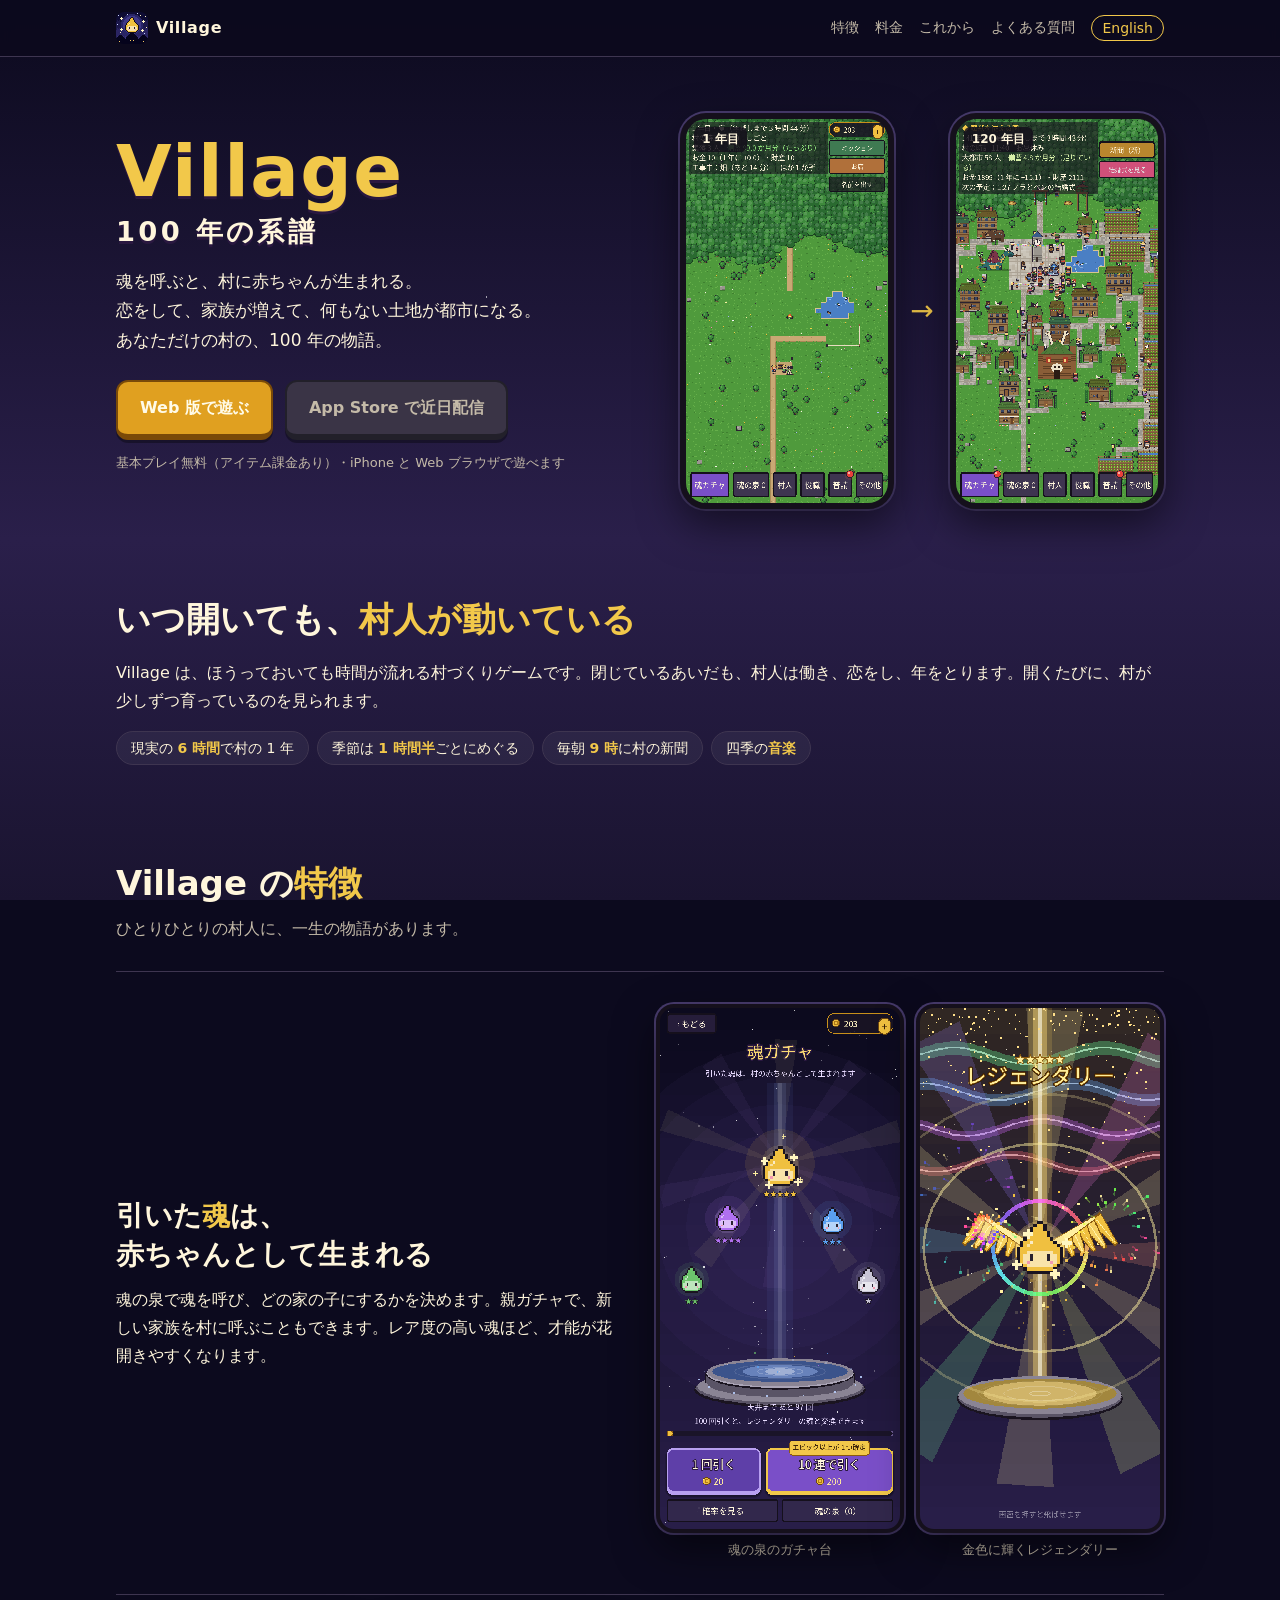
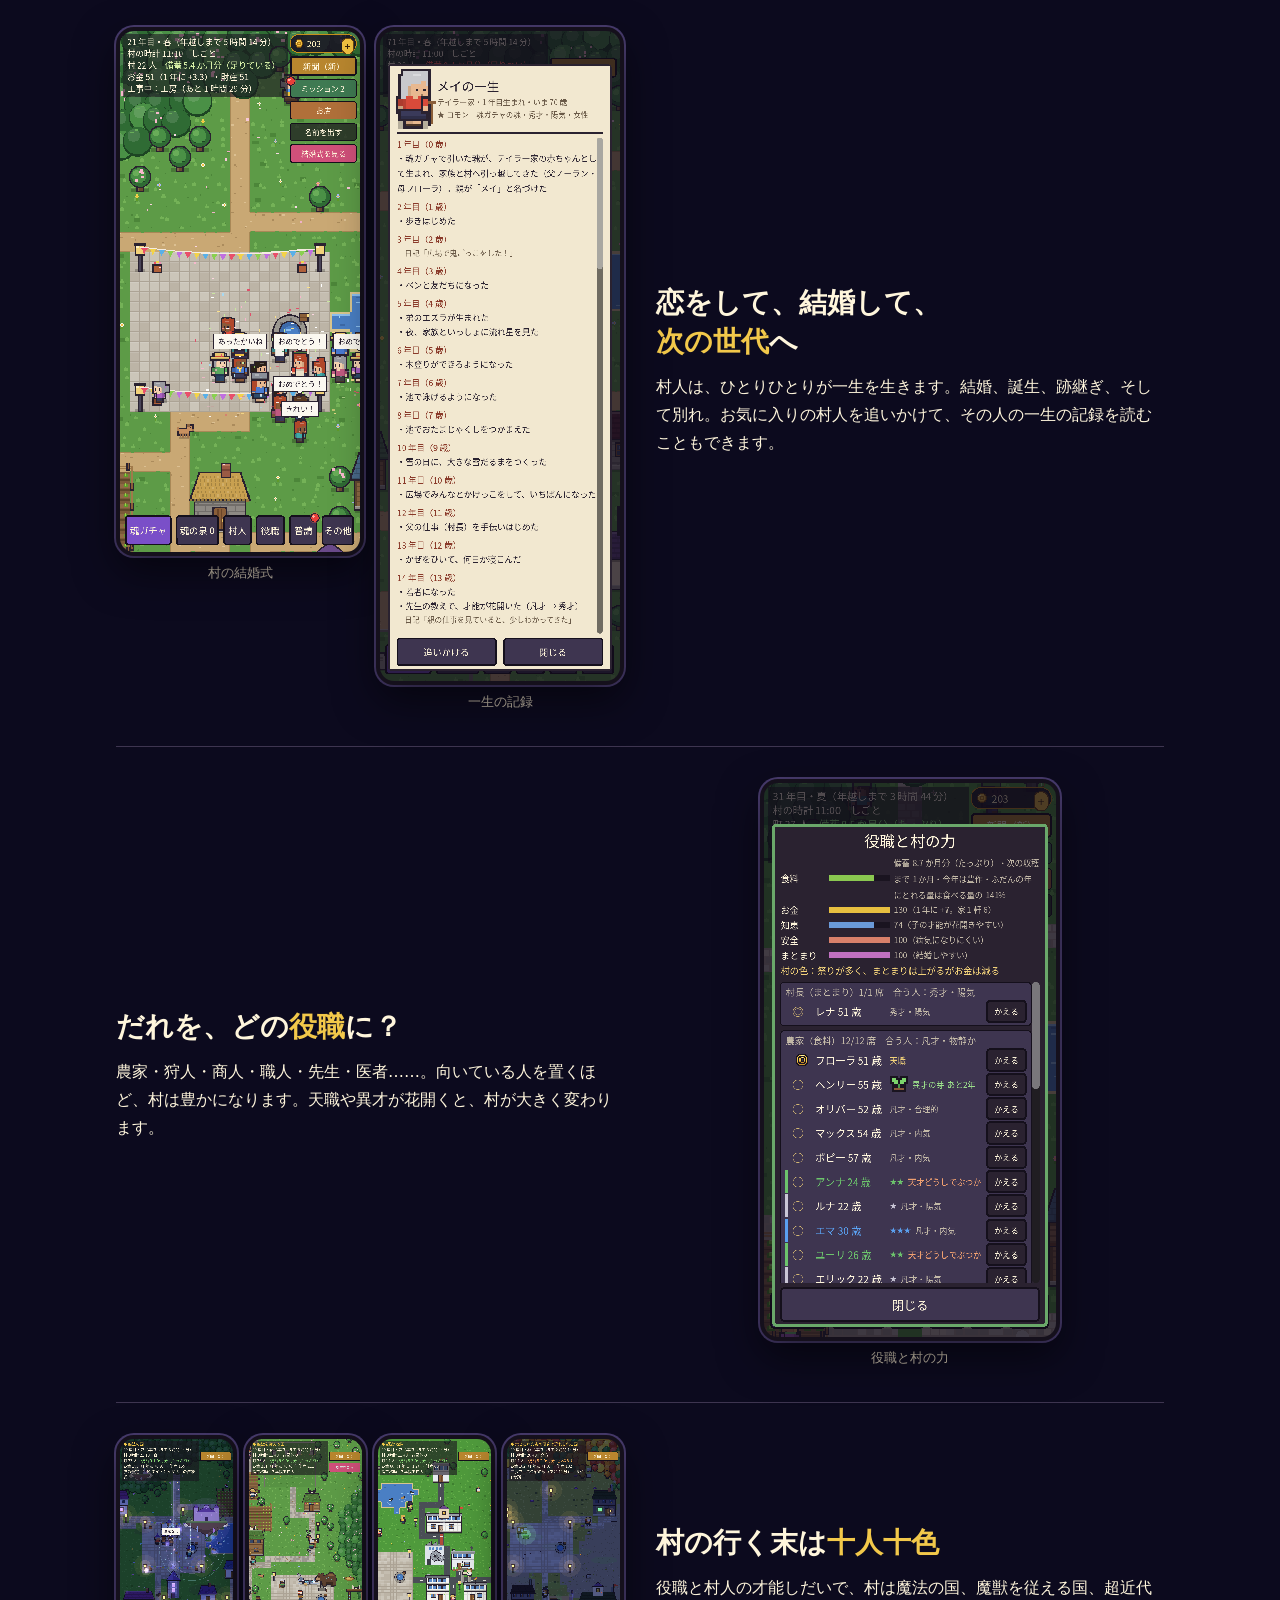
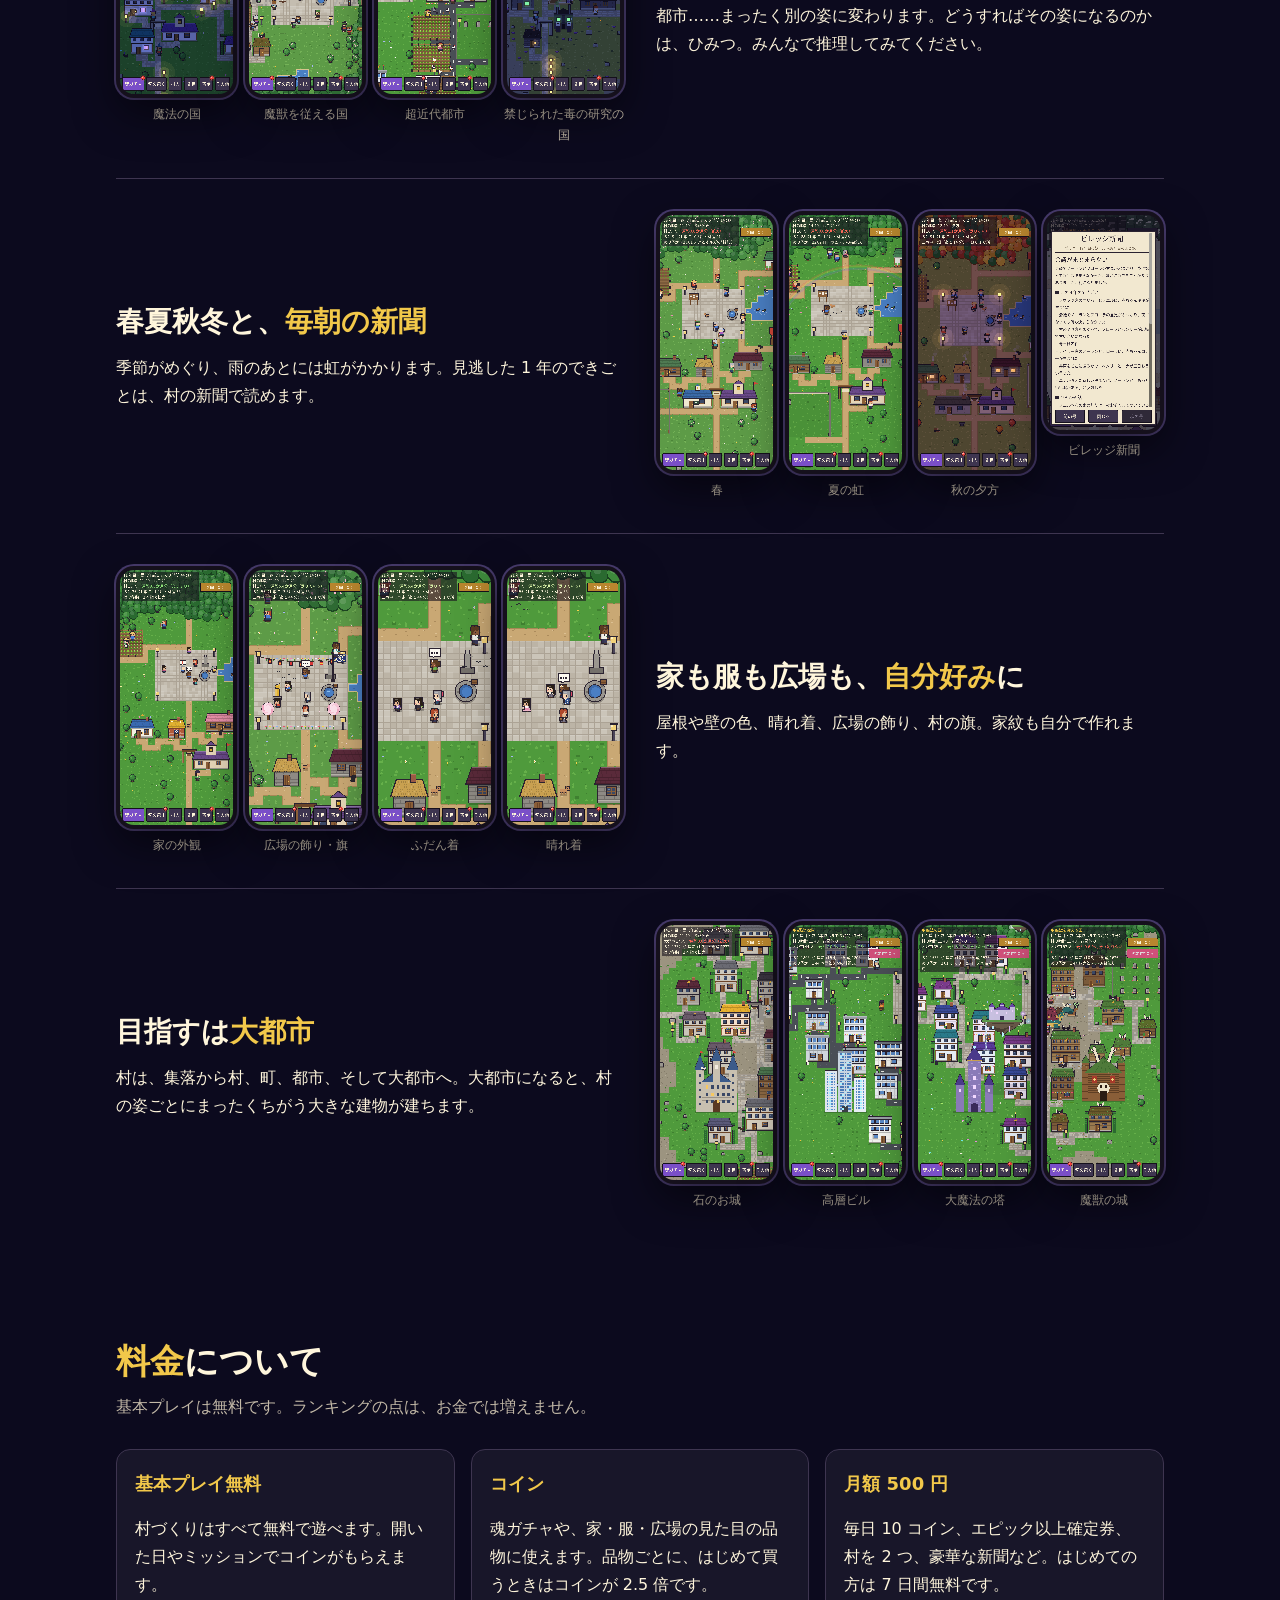
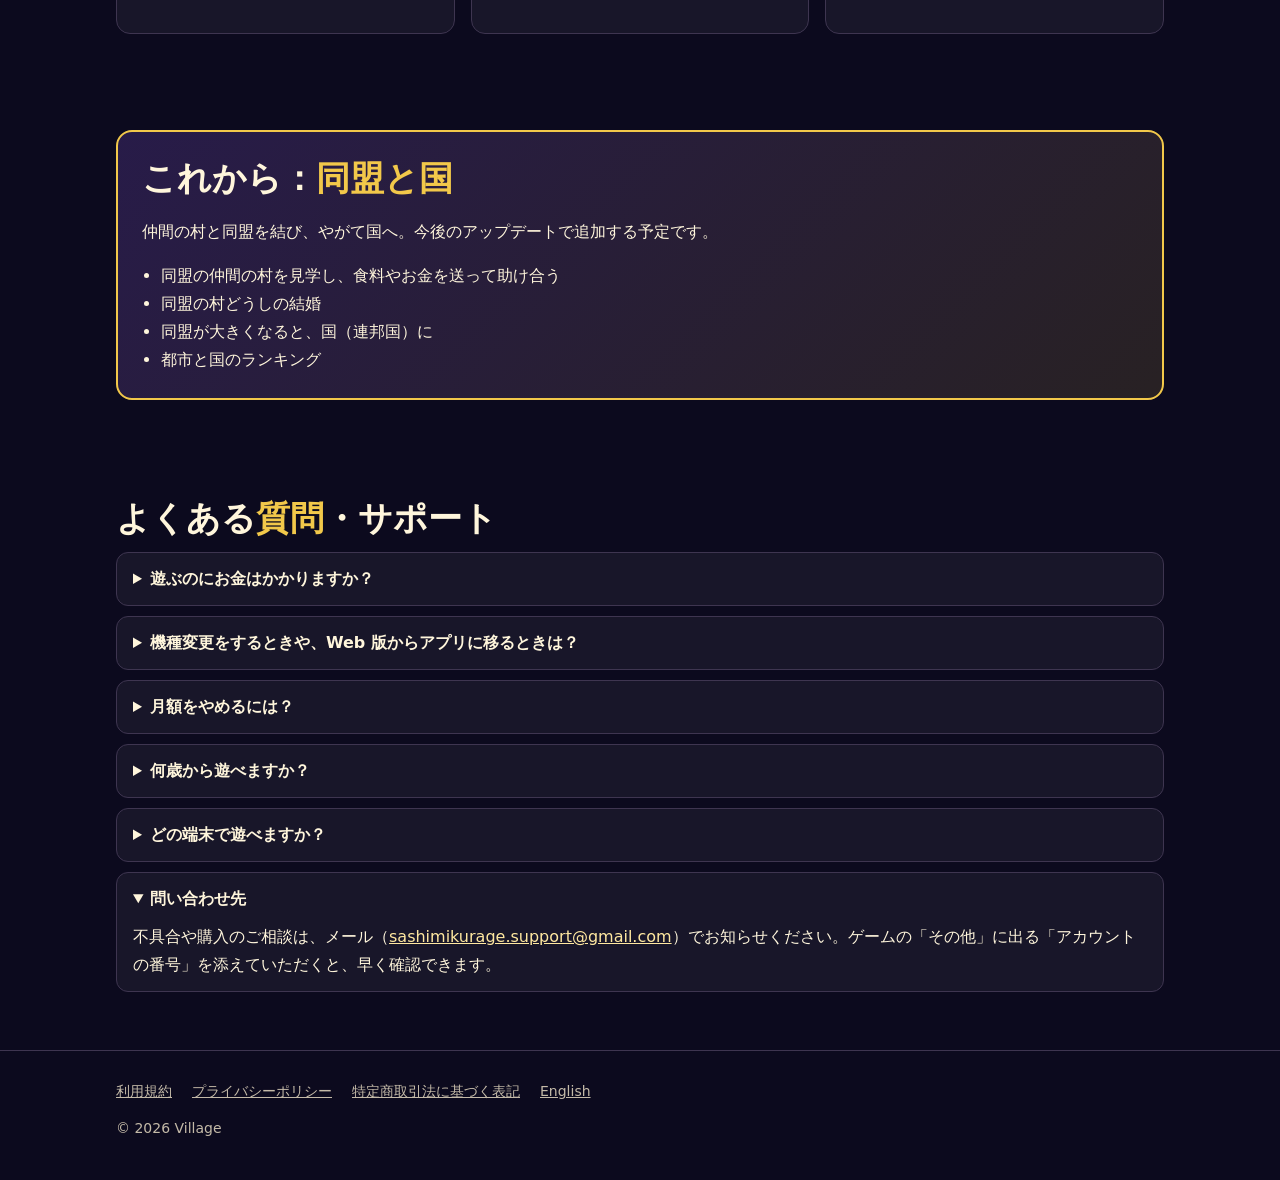
==== index.html @ 5367a1e3 "Village のホームページ（日本語・英語）" ====
<!doctype html>
<html lang="ja">
<head>
<meta charset="utf-8">
<meta name="viewport" content="width=device-width, initial-scale=1">
<title>Village：100年の系譜 ｜ 魂を呼び、家族が育つ村づくり</title>
<meta name="description" content="魂を呼ぶと、村に赤ちゃんが生まれる。恋をして、家族が増えて、何もない土地が都市になる。いつ開いても村人が動いている、放置系の村づくりゲーム。">
<meta property="og:title" content="Village：100年の系譜">
<meta property="og:description" content="魂を呼び、家族が育ち、何もない土地が都市になる。あなただけの村の、100年の物語。">
<meta property="og:type" content="website">
<meta property="og:image" content="img/icon-512.png">
<meta name="twitter:card" content="summary">
<link rel="icon" href="img/favicon.png">
<link rel="apple-touch-icon" href="img/apple-touch-icon.png">
<link rel="alternate" hreflang="en" href="en/">
<link rel="stylesheet" href="style.css">
</head>
<body>
<header class="top">
  <div class="wrap">
    <a class="brand" href="#"><img class="pixel" src="img/icon-512.png" alt="">Village</a>
    <nav class="links">
      <a href="#features">特徴</a>
      <a href="#price">料金</a>
      <a href="#soon">これから</a>
      <a href="#faq">よくある質問</a>
      <a class="lang" href="en/">English</a>
    </nav>
  </div>
</header>

<main>
  <section class="hero">
    <div class="wrap">
      <div>
        <h1>Village<small>100 年の系譜</small></h1>
        <p class="lead">魂を呼ぶと、村に赤ちゃんが生まれる。<br>恋をして、家族が増えて、何もない土地が都市になる。<br>あなただけの村の、100 年の物語。</p>
        <div class="cta">
          <a class="btn" href="https://tusesopeso.github.io/village-test/">Web 版で遊ぶ</a>
          <span class="btn soon">App Store で近日配信</span>
        </div>
        <p class="note">基本プレイ無料（アイテム課金あり）・iPhone と Web ブラウザで遊べます</p>
      </div>
      <div class="phones">
        <div class="phone"><img class="pixel" src="img/start_land.png" alt="何もない土地（1 年目）"><span class="tag">1 年目</span></div>
        <div class="arrow">→</div>
        <div class="phone"><img class="pixel" src="img/city_big.png" alt="大都市に育った村（120 年目）"><span class="tag">120 年目</span></div>
      </div>
    </div>
  </section>

  <section>
    <div class="wrap">
      <h2>いつ開いても、<em>村人が動いている</em></h2>
      <p>Village は、ほうっておいても時間が流れる村づくりゲームです。閉じているあいだも、村人は働き、恋をし、年をとります。開くたびに、村が少しずつ育っているのを見られます。</p>
      <div class="chips">
        <span class="chip">現実の <b>6 時間</b>で村の 1 年</span>
        <span class="chip">季節は <b>1 時間半</b>ごとにめぐる</span>
        <span class="chip">毎朝 <b>9 時</b>に村の新聞</span>
        <span class="chip">四季の<b>音楽</b></span>
      </div>
    </div>
  </section>

  <section id="features">
    <div class="wrap">
      <h2>Village の<em>特徴</em></h2>
      <p class="sec-lead">ひとりひとりの村人に、一生の物語があります。</p>

      <div class="feature">
        <div class="text">
          <h3>引いた<em>魂</em>は、<br>赤ちゃんとして生まれる</h3>
          <p>魂の泉で魂を呼び、どの家の子にするかを決めます。親ガチャで、新しい家族を村に呼ぶこともできます。レア度の高い魂ほど、才能が花開きやすくなります。</p>
        </div>
        <div class="shots">
          <figure><div class="phone"><img class="pixel" src="img/gacha_ja.png" alt="魂ガチャのガチャ台"></div><figcaption>魂の泉のガチャ台</figcaption></figure>
          <figure><div class="phone"><img class="pixel" src="img/summon_tall.png" alt="レジェンダリーの魂"></div><figcaption>金色に輝くレジェンダリー</figcaption></figure>
        </div>
      </div>

      <div class="feature flip">
        <div class="text">
          <h3>恋をして、結婚して、<br><em>次の世代</em>へ</h3>
          <p>村人は、ひとりひとりが一生を生きます。結婚、誕生、跡継ぎ、そして別れ。お気に入りの村人を追いかけて、その人の一生の記録を読むこともできます。</p>
        </div>
        <div class="shots">
          <figure><div class="phone"><img class="pixel" src="img/wedding_tall.png" alt="村の結婚式"></div><figcaption>村の結婚式</figcaption></figure>
          <figure><div class="phone"><img class="pixel" src="img/life_tall.png" alt="村人の一生の記録"></div><figcaption>一生の記録</figcaption></figure>
        </div>
      </div>

      <div class="feature">
        <div class="text">
          <h3>だれを、どの<em>役職</em>に？</h3>
          <p>農家・狩人・商人・職人・先生・医者……。向いている人を置くほど、村は豊かになります。天職や異才が花開くと、村が大きく変わります。</p>
        </div>
        <div class="shots one">
          <figure><div class="phone"><img class="pixel" src="img/talents_ja.png" alt="役職と村の力"></div><figcaption>役職と村の力</figcaption></figure>
        </div>
      </div>

      <div class="feature flip">
        <div class="text">
          <h3>村の行く末は<em>十人十色</em></h3>
          <p>役職と村人の才能しだいで、村は魔法の国、魔獣を従える国、超近代都市……まったく別の姿に変わります。どうすればその姿になるのかは、ひみつ。みんなで推理してみてください。</p>
        </div>
        <div class="shots four">
          <figure><div class="phone"><img class="pixel" src="img/fate_magic.png" alt="魔法の国"></div><figcaption>魔法の国</figcaption></figure>
          <figure><div class="phone"><img class="pixel" src="img/fate_beast.png" alt="魔獣を従える国"></div><figcaption>魔獣を従える国</figcaption></figure>
          <figure><div class="phone"><img class="pixel" src="img/fate_modern.png" alt="超近代都市"></div><figcaption>超近代都市</figcaption></figure>
          <figure><div class="phone"><img class="pixel" src="img/fate_poison.png" alt="禁じられた毒の研究の国"></div><figcaption>禁じられた毒の研究の国</figcaption></figure>
        </div>
      </div>

      <div class="feature">
        <div class="text">
          <h3>春夏秋冬と、<em>毎朝の新聞</em></h3>
          <p>季節がめぐり、雨のあとには虹がかかります。見逃した 1 年のできごとは、村の新聞で読めます。</p>
        </div>
        <div class="shots four">
          <figure><div class="phone"><img class="pixel" src="img/sky_spring.png" alt="春の村"></div><figcaption>春</figcaption></figure>
          <figure><div class="phone"><img class="pixel" src="img/sky_rainbow.png" alt="夏の虹"></div><figcaption>夏の虹</figcaption></figure>
          <figure><div class="phone"><img class="pixel" src="img/sky_autumn.png" alt="秋の夕方"></div><figcaption>秋の夕方</figcaption></figure>
          <figure><div class="phone"><img class="pixel" src="img/news.png" alt="ビレッジ新聞"></div><figcaption>ビレッジ新聞</figcaption></figure>
        </div>
      </div>

      <div class="feature flip">
        <div class="text">
          <h3>家も服も広場も、<em>自分好み</em>に</h3>
          <p>屋根や壁の色、晴れ着、広場の飾り、村の旗。家紋も自分で作れます。</p>
        </div>
        <div class="shots four">
          <figure><div class="phone"><img class="pixel" src="img/house_look.png" alt="家の外観"></div><figcaption>家の外観</figcaption></figure>
          <figure><div class="phone"><img class="pixel" src="img/shop_look.png" alt="広場の飾りと旗"></div><figcaption>広場の飾り・旗</figcaption></figure>
          <figure><div class="phone"><img class="pixel" src="img/outfit.png" alt="ふだん着"></div><figcaption>ふだん着</figcaption></figure>
          <figure><div class="phone"><img class="pixel" src="img/haregi.png" alt="晴れ着"></div><figcaption>晴れ着</figcaption></figure>
        </div>
      </div>

      <div class="feature">
        <div class="text">
          <h3>目指すは<em>大都市</em></h3>
          <p>村は、集落から村、町、都市、そして大都市へ。大都市になると、村の姿ごとにまったくちがう大きな建物が建ちます。</p>
        </div>
        <div class="shots four">
          <figure><div class="phone"><img class="pixel" src="img/metro_castle.png" alt="石のお城"></div><figcaption>石のお城</figcaption></figure>
          <figure><div class="phone"><img class="pixel" src="img/metro_towers.png" alt="高層ビル"></div><figcaption>高層ビル</figcaption></figure>
          <figure><div class="phone"><img class="pixel" src="img/metro_magic.png" alt="大魔法の塔"></div><figcaption>大魔法の塔</figcaption></figure>
          <figure><div class="phone"><img class="pixel" src="img/metro_beast.png" alt="魔獣の城"></div><figcaption>魔獣の城</figcaption></figure>
        </div>
      </div>
    </div>
  </section>

  <section id="price">
    <div class="wrap">
      <h2><em>料金</em>について</h2>
      <p class="sec-lead">基本プレイは無料です。ランキングの点は、お金では増えません。</p>
      <div class="price">
        <div class="card"><h3>基本プレイ無料</h3><p>村づくりはすべて無料で遊べます。開いた日やミッションでコインがもらえます。</p></div>
        <div class="card"><h3>コイン</h3><p>魂ガチャや、家・服・広場の見た目の品物に使えます。品物ごとに、はじめて買うときはコインが 2.5 倍です。</p></div>
        <div class="card"><h3>月額 500 円</h3><p>毎日 10 コイン、エピック以上確定券、村を 2 つ、豪華な新聞など。はじめての方は 7 日間無料です。</p></div>
      </div>
    </div>
  </section>

  <section id="soon">
    <div class="wrap">
      <div class="soon-box">
        <h2>これから：<em>同盟と国</em></h2>
        <p>仲間の村と同盟を結び、やがて国へ。今後のアップデートで追加する予定です。</p>
        <ul>
          <li>同盟の仲間の村を見学し、食料やお金を送って助け合う</li>
          <li>同盟の村どうしの結婚</li>
          <li>同盟が大きくなると、国（連邦国）に</li>
          <li>都市と国のランキング</li>
        </ul>
      </div>
    </div>
  </section>

  <section id="faq">
    <div class="wrap">
      <h2>よくある<em>質問</em>・サポート</h2>
      <details>
        <summary>遊ぶのにお金はかかりますか？</summary>
        <p>基本プレイは無料です。コイン（魂ガチャ・見た目の品物）と月額（500 円。はじめての方は 7 日間無料）は有料です。</p>
      </details>
      <details>
        <summary>機種変更をするときや、Web 版からアプリに移るときは？</summary>
        <p>ゲームの「その他」→「引き継ぎ（機種変更）」で、合言葉を決めて引き継ぎコードを作ります。新しい端末でそのコードと合言葉を入れると、村・コイン・月額がそのまま移ります。</p>
      </details>
      <details>
        <summary>月額をやめるには？</summary>
        <p>iPhone のアプリで申しこんだときは、iPhone の「設定」→ 自分の名前 →「サブスクリプション」からやめられます。Web 版で申しこんだときは、ゲームの「月額（サポーター）」の画面の「申しこみの確認・変更・解約」からやめられます。やめても、支払い済みの期間の終わりまで特典を使えます。</p>
      </details>
      <details>
        <summary>何歳から遊べますか？</summary>
        <p>13 歳以上の方を対象にしています。18 歳未満の方は、保護者の方の同意を得てからご購入ください（1 か月に購入できる金額の上限があります）。</p>
      </details>
      <details>
        <summary>どの端末で遊べますか？</summary>
        <p>iPhone（App Store で近日配信）と、Web ブラウザ（Safari・Chrome など）で遊べます。Android のアプリは準備中です。</p>
      </details>
      <details open>
        <summary>問い合わせ先</summary>
        <p>不具合や購入のご相談は、メール（<a href="mailto:sashimikurage.support@gmail.com">sashimikurage.support@gmail.com</a>）でお知らせください。ゲームの「その他」に出る「アカウントの番号」を添えていただくと、早く確認できます。</p>
      </details>
    </div>
  </section>
</main>

<footer>
  <div class="wrap">
    <div class="links">
      <a href="https://tusesopeso.github.io/village-test/terms.html">利用規約</a>
      <a href="https://tusesopeso.github.io/village-test/privacy.html">プライバシーポリシー</a>
      <a href="https://tusesopeso.github.io/village-test/tokushoho.html">特定商取引法に基づく表記</a>
      <a href="en/">English</a>
    </div>
    <div>© 2026 Village</div>
  </div>
</footer>
</body>
</html>
---- style.css ----
/* Village のホームページ（2026-11-24）。ゲームと同じ夜空の色と金色。絵はドット絵なので、にじませずに広げる */
:root {
  --sky-top: #0c0a1e;
  --sky-low: #2a1f4a;
  --gold: #f2c84a;
  --gold-light: #ffe8a0;
  --purple: #7a4fc8;
  --text: #fff6dc;
  --sub: #c4baa8;
  --card: rgba(255, 255, 255, 0.05);
  --line: #3e3550;
  --ink: #15101c;
  --green: #3ca04a;
}

* { box-sizing: border-box; }

html { scroll-behavior: smooth; }

body {
  margin: 0;
  color: var(--text);
  background: var(--sky-top);
  background-image:
    radial-gradient(1px 1px at 12% 18%, #fff8 50%, transparent 51%),
    radial-gradient(1px 1px at 72% 9%, #fff7 50%, transparent 51%),
    radial-gradient(1.5px 1.5px at 38% 33%, #fff9 50%, transparent 51%),
    radial-gradient(1px 1px at 88% 41%, #fff6 50%, transparent 51%),
    radial-gradient(1px 1px at 22% 62%, #fff6 50%, transparent 51%),
    radial-gradient(1.5px 1.5px at 61% 74%, #fff8 50%, transparent 51%),
    radial-gradient(1px 1px at 93% 86%, #fff6 50%, transparent 51%),
    linear-gradient(180deg, var(--sky-top) 0%, var(--sky-low) 60%, #1a1430 100%);
  background-attachment: fixed;
  font-family: "Hiragino Sans", "Hiragino Kaku Gothic ProN", "Noto Sans JP", "Yu Gothic", "Meiryo", system-ui, sans-serif;
  line-height: 1.75;
  -webkit-text-size-adjust: 100%;
}

img.pixel { image-rendering: pixelated; image-rendering: crisp-edges; }

a { color: var(--gold-light); }

.wrap { max-width: 1080px; margin: 0 auto; padding: 0 16px; }

/* ---- 上の帯 ---- */
header.top {
  position: sticky; top: 0; z-index: 10;
  background: rgba(12, 10, 30, 0.86);
  backdrop-filter: blur(6px);
  border-bottom: 1px solid var(--line);
}
header.top .wrap { display: flex; align-items: center; gap: 12px; height: 56px; }
.brand { display: flex; align-items: center; gap: 8px; color: var(--text); text-decoration: none; font-weight: 700; letter-spacing: 0.04em; }
.brand img { width: 32px; height: 32px; border-radius: 8px; }
nav.links { margin-left: auto; display: flex; gap: 16px; font-size: 14px; }
nav.links a { color: var(--sub); text-decoration: none; }
nav.links a:hover { color: var(--gold); }
nav.links a.lang { color: var(--gold); border: 1px solid var(--gold); border-radius: 999px; padding: 0 10px; }
@media (max-width: 720px) {
  nav.links a:not(.lang) { display: none; }
}

/* ---- いちばん上 ---- */
.hero { padding: 56px 0 40px; }
.hero .wrap { display: grid; grid-template-columns: 1.1fr 1fr; gap: 32px; align-items: center; }
.hero h1 { margin: 0; font-size: clamp(40px, 8vw, 72px); line-height: 1.05; letter-spacing: 0.02em; color: var(--gold); text-shadow: 0 3px 0 #2a1840; }
.hero h1 small { display: block; font-size: 0.38em; color: var(--text); letter-spacing: 0.12em; margin-top: 8px; }
.hero p.lead { font-size: 17px; margin: 20px 0 24px; }
.cta { display: flex; flex-wrap: wrap; gap: 12px; align-items: center; }
.btn {
  display: inline-block; text-decoration: none; font-weight: 700; font-size: 16px;
  padding: 12px 22px; border-radius: 12px;
  color: #fffbe8; background: #e0a020; border: 2px solid #7a4a08; border-bottom-width: 6px;
  box-shadow: 0 3px 0 rgba(0, 0, 0, 0.35);
}
.btn:active { border-bottom-width: 2px; transform: translateY(4px); box-shadow: none; }
.btn.soon { background: #3a3446; border-color: #22202a; color: var(--sub); cursor: default; }
.note { font-size: 13px; color: var(--sub); margin-top: 12px; }
.phones { display: flex; gap: 16px; justify-content: center; align-items: flex-end; }
.phone {
  position: relative; flex: 1; max-width: 230px;
  border: 6px solid var(--ink); border-radius: 26px; overflow: hidden; background: var(--ink);
  box-shadow: 0 16px 40px rgba(0, 0, 0, 0.5), 0 0 0 2px #4a3d70;
}
.phone img { display: block; width: 100%; height: auto; }
.phone .tag {
  position: absolute; left: 8px; top: 8px; font-size: 12px; font-weight: 700;
  background: rgba(21, 16, 28, 0.85); color: var(--text); padding: 2px 8px; border-radius: 6px;
}
.arrow { color: var(--gold); font-size: 28px; align-self: center; }
@media (max-width: 820px) {
  .hero .wrap { grid-template-columns: 1fr; }
  .hero { padding-top: 32px; }
}

/* ---- 見出しと節 ---- */
section { padding: 48px 0; }
h2 { font-size: clamp(24px, 4.4vw, 34px); margin: 0 0 8px; line-height: 1.35; }
h2 em { font-style: normal; color: var(--gold); }
p.sec-lead { color: var(--sub); margin: 0 0 28px; }
.chips { display: flex; flex-wrap: wrap; gap: 8px; margin-top: 16px; }
.chip { background: var(--card); border: 1px solid var(--line); border-radius: 999px; padding: 4px 14px; font-size: 14px; }
.chip b { color: var(--gold); }

/* ---- 特徴（絵と文が交互） ---- */
.feature { display: grid; grid-template-columns: 1fr 1fr; gap: 32px; align-items: center; padding: 32px 0; border-top: 1px solid var(--line); }
.feature.flip .text { order: 2; }
.feature h3 { font-size: clamp(22px, 3.6vw, 28px); margin: 0 0 12px; line-height: 1.4; }
.feature h3 em { font-style: normal; color: var(--gold); }
.feature p { margin: 0; }
.shots { display: grid; grid-template-columns: repeat(2, 1fr); gap: 12px; }
.shots.one { grid-template-columns: 1fr; max-width: 300px; margin: 0 auto; }
.shots.four { grid-template-columns: repeat(4, 1fr); gap: 8px; }   /* パソコンでは横 1 列。スマホでは 2 列（下） */
.shots.four figcaption { font-size: 12px; }
.shots figure { margin: 0; }
.shots figure .phone { max-width: none; border-radius: 18px; border-width: 4px; }
.shots figcaption { font-size: 13px; color: var(--sub); text-align: center; margin-top: 6px; }
@media (max-width: 820px) {
  .feature { grid-template-columns: 1fr; }
  .feature.flip .text { order: 0; }
  .shots.four { grid-template-columns: repeat(2, 1fr); gap: 12px; }
}

/* ---- これから ---- */
.soon-box { background: linear-gradient(135deg, rgba(122, 79, 200, 0.25), rgba(242, 200, 74, 0.12)); border: 2px solid var(--gold); border-radius: 16px; padding: 24px; }
.soon-box ul { margin: 12px 0 0; padding-left: 1.2em; }

/* ---- 料金 ---- */
.price { display: grid; grid-template-columns: repeat(3, 1fr); gap: 16px; }
.price .card { background: var(--card); border: 1px solid var(--line); border-radius: 14px; padding: 18px; }
.price .card h3 { margin: 0 0 6px; font-size: 18px; color: var(--gold); }
@media (max-width: 820px) { .price { grid-template-columns: 1fr; } }

/* ---- よくある質問 ---- */
details { background: var(--card); border: 1px solid var(--line); border-radius: 12px; padding: 12px 16px; margin: 10px 0; }
details summary { cursor: pointer; font-weight: 700; }
details p { margin: 10px 0 0; color: var(--text); }

/* ---- いちばん下 ---- */
footer { border-top: 1px solid var(--line); padding: 28px 0 40px; color: var(--sub); font-size: 14px; }
footer .links { display: flex; flex-wrap: wrap; gap: 8px 20px; margin-bottom: 12px; }
footer a { color: var(--sub); }

/* 絵の大きさ（横 576）に引っぱられて、スマホの幅で列が画面より広がらないように */
.hero .wrap > *, .feature > *, .shots figure, .phones > .phone { min-width: 0; }
.phone img { max-width: 100%; }
body { overflow-x: hidden; }
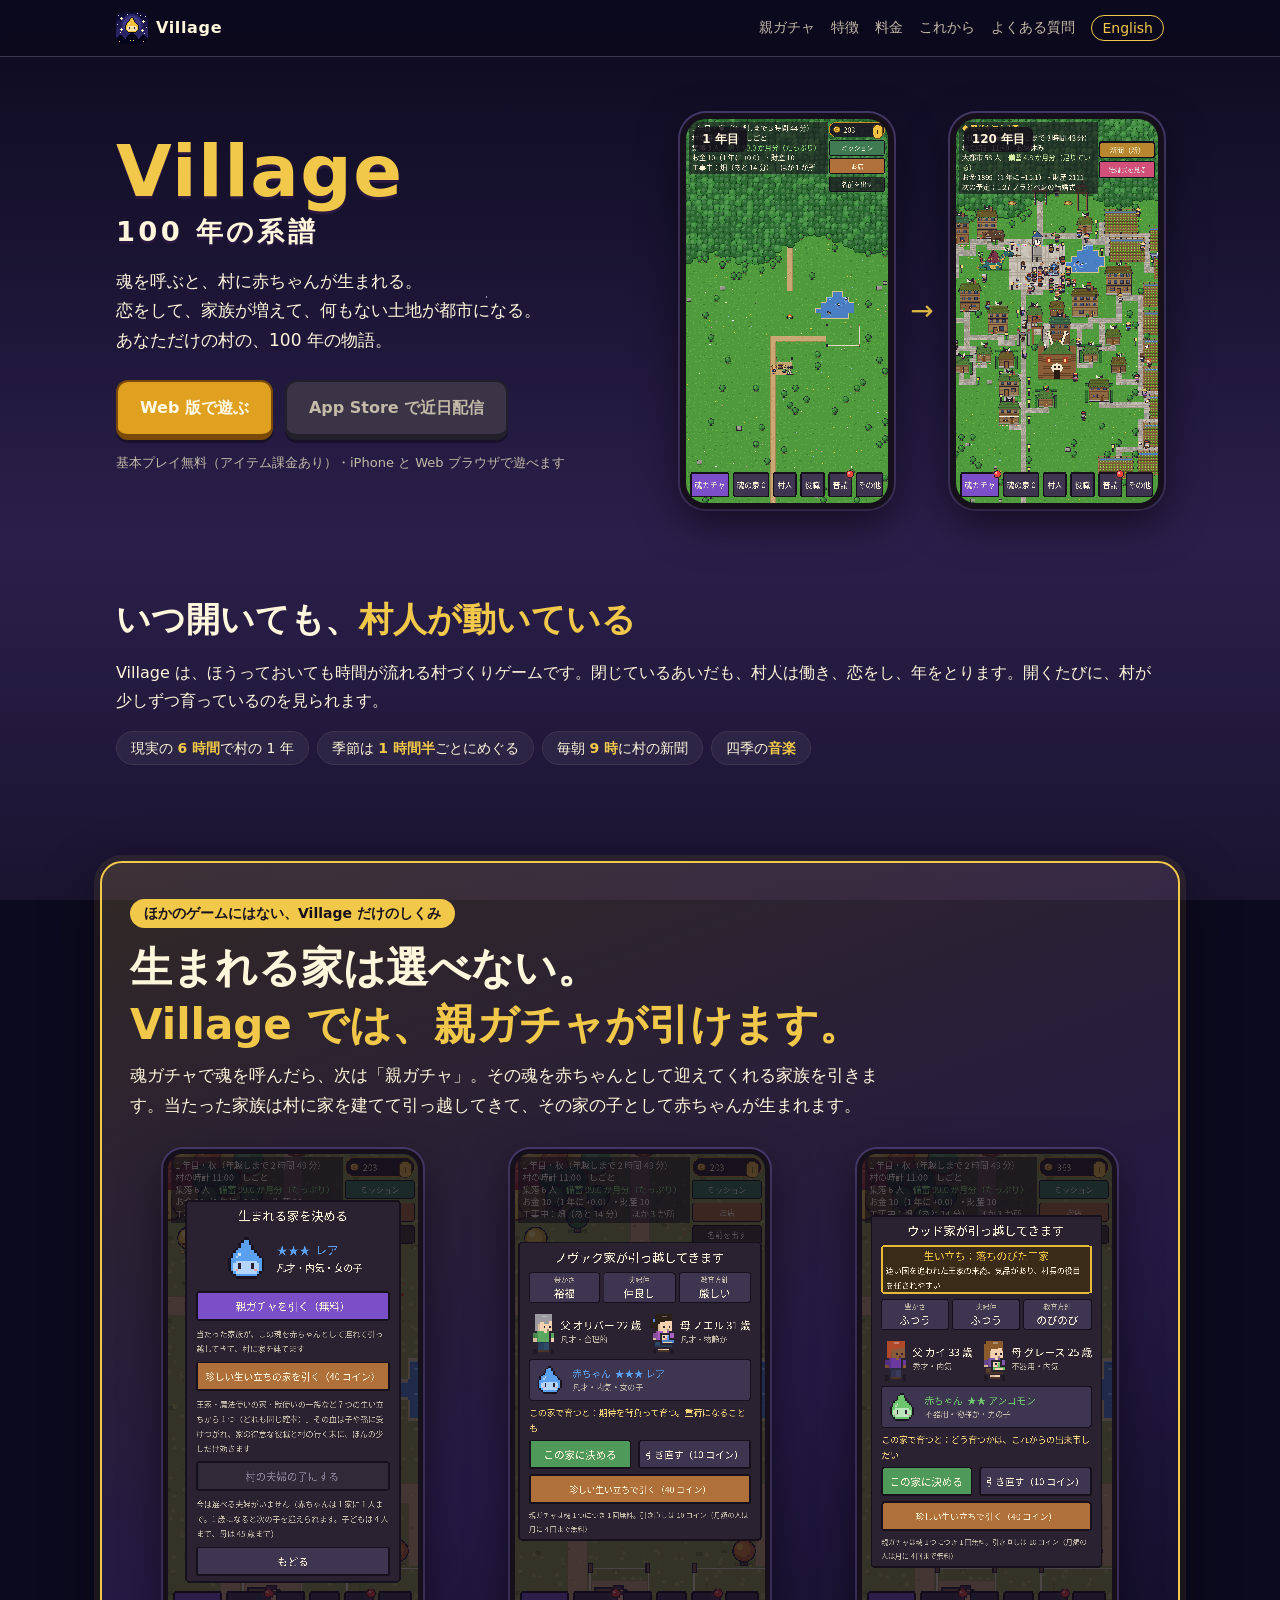
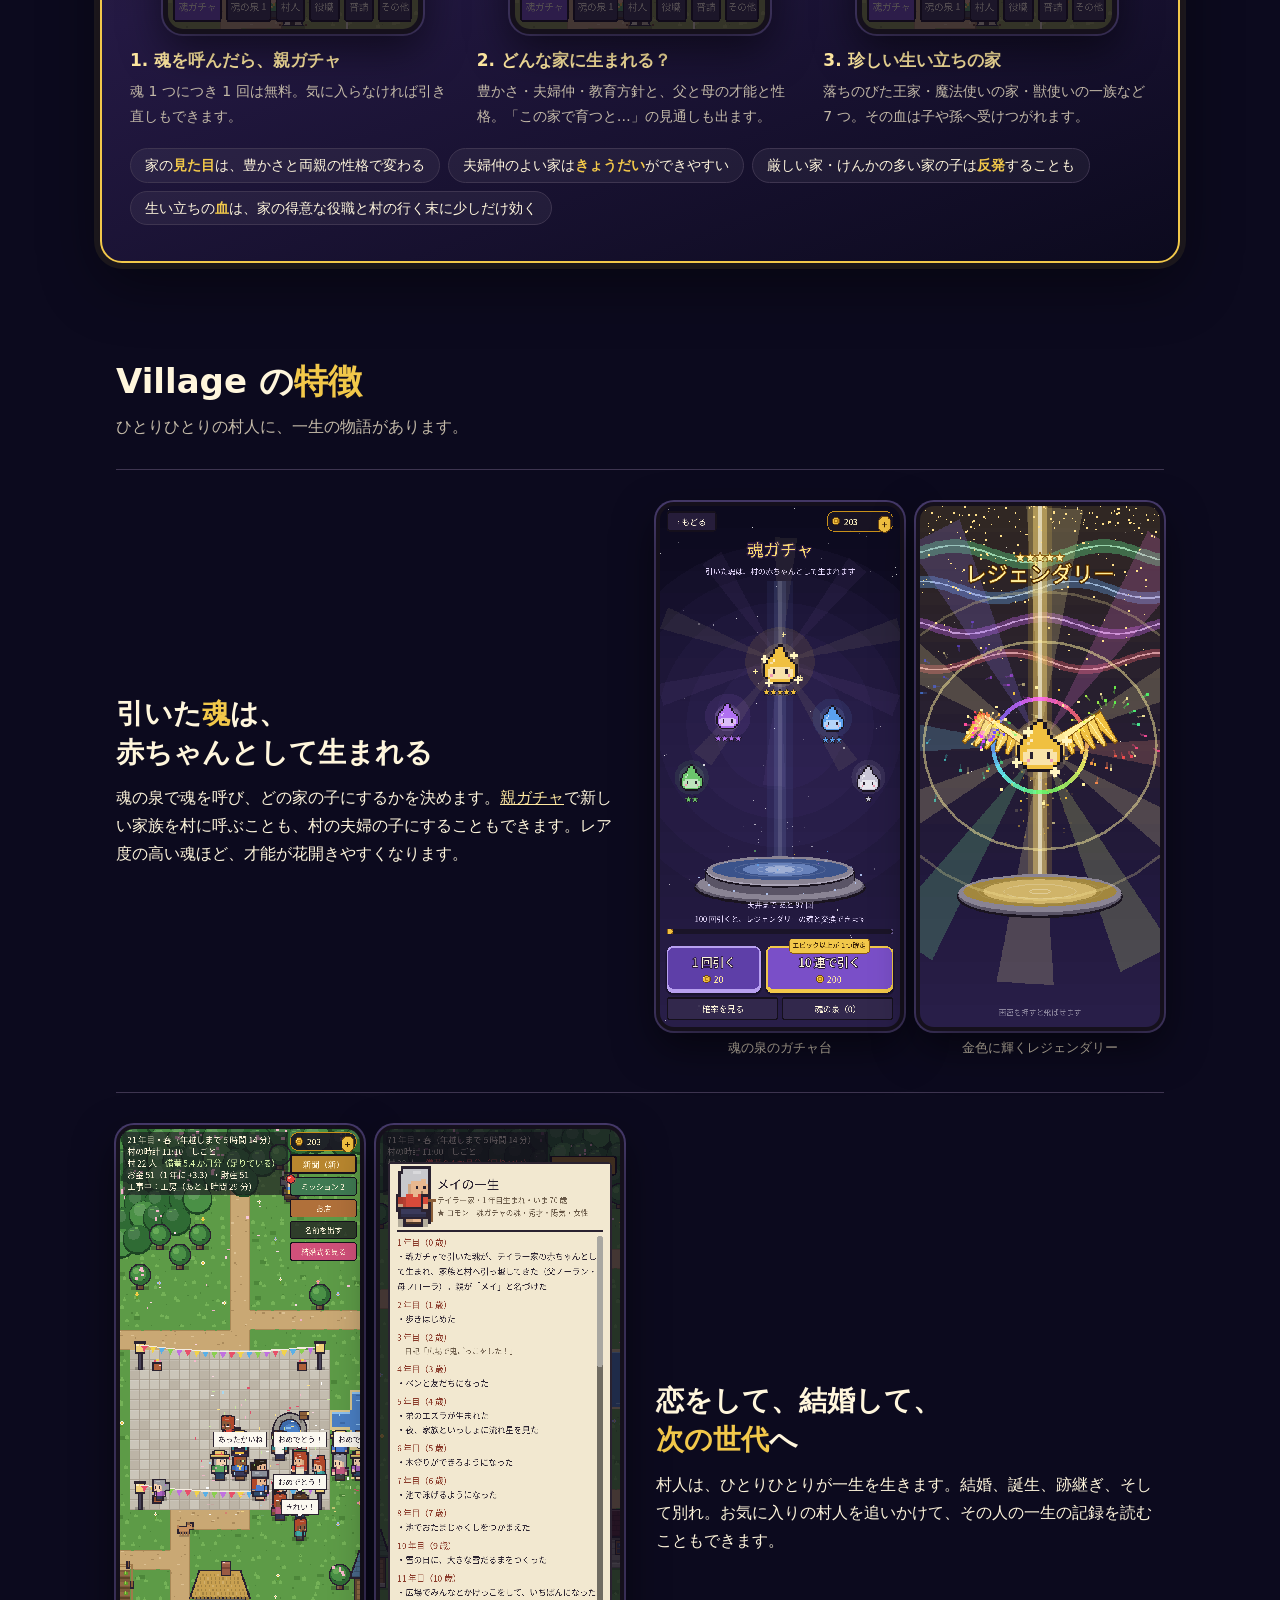
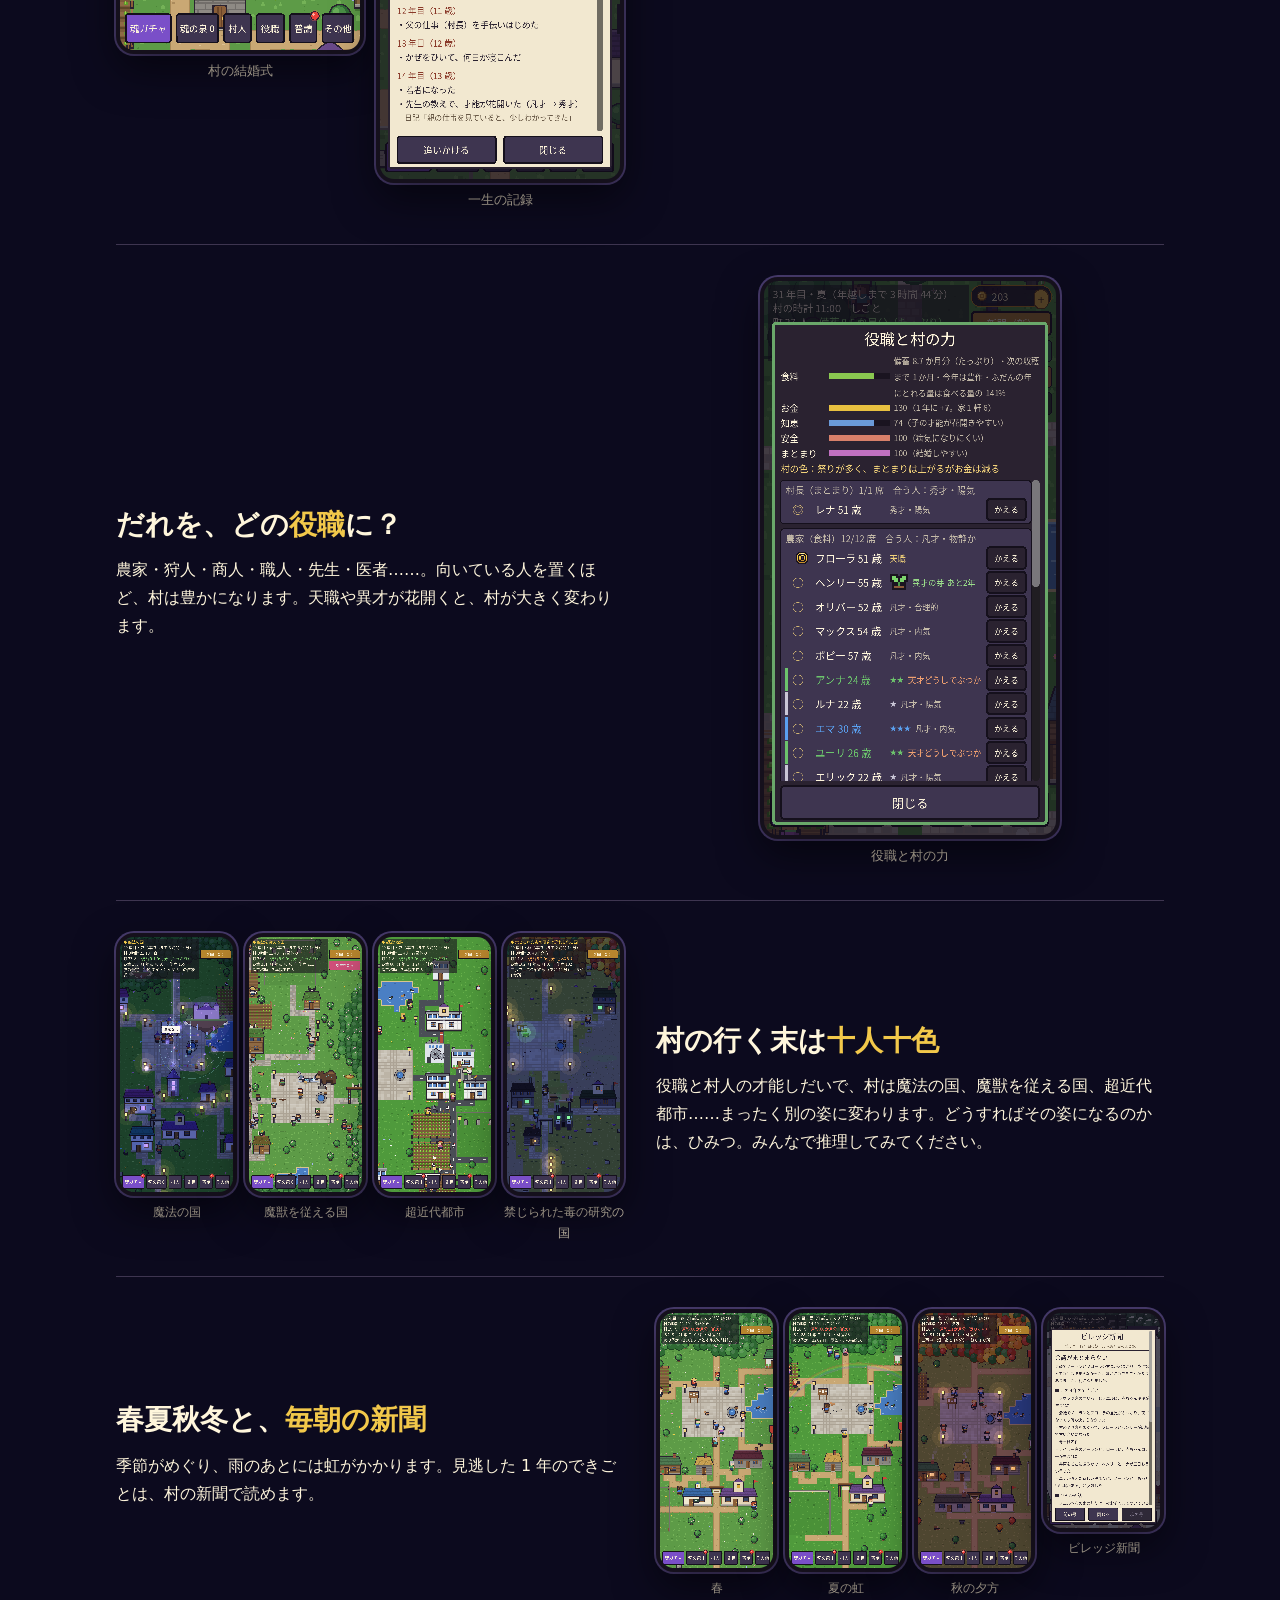
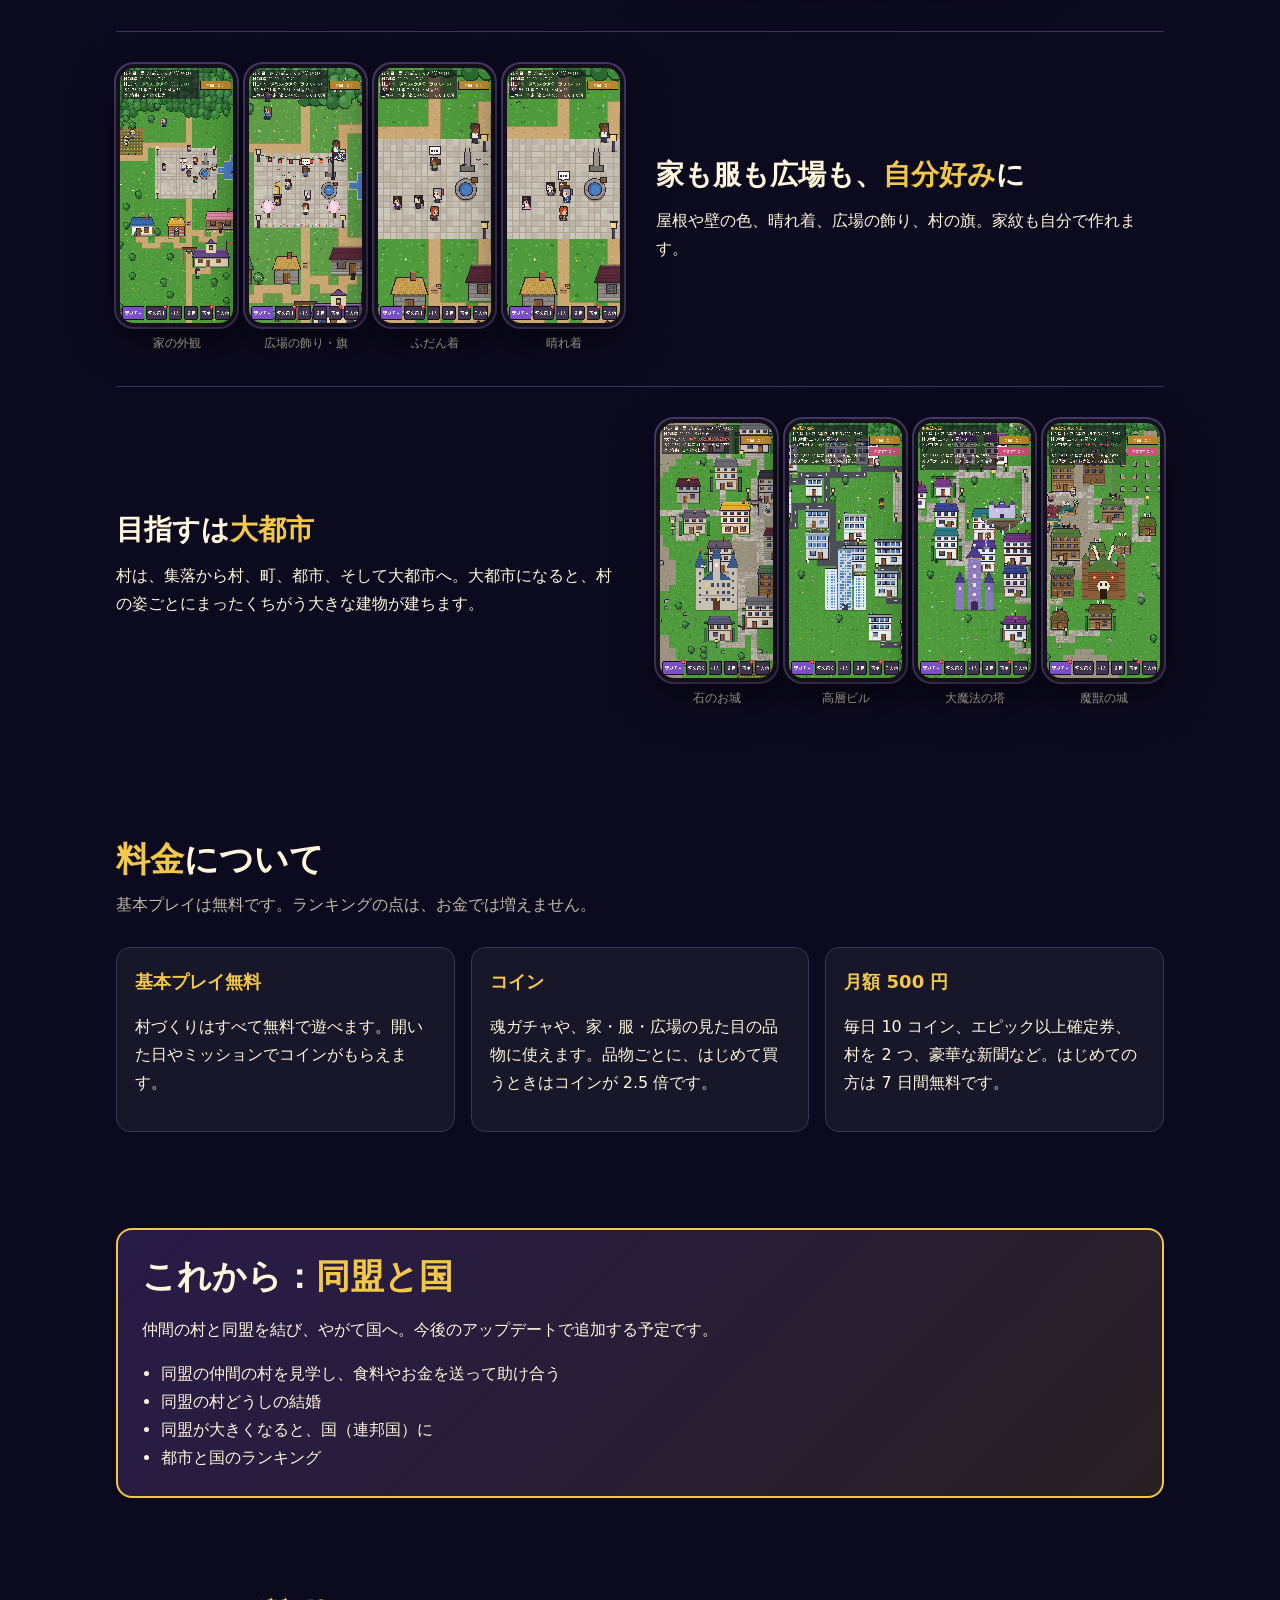
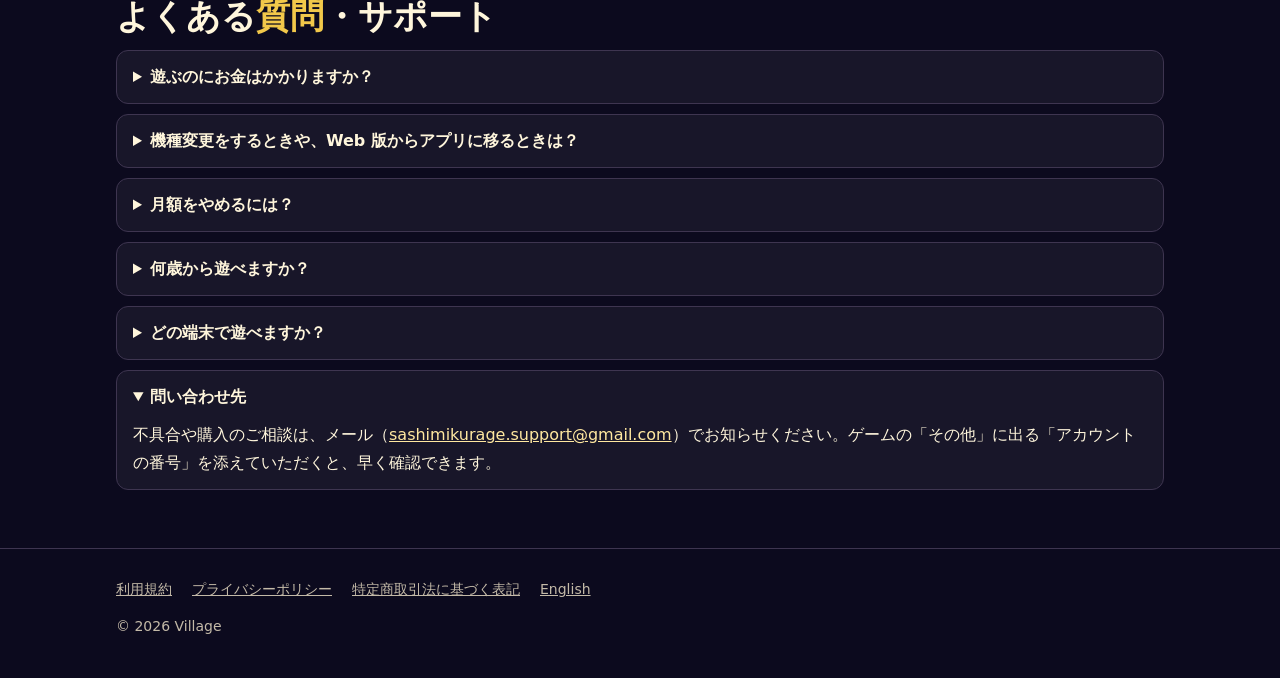
==== commit a37702f1: "親ガチャの節を足した（日本語・英語） Co-Authored-By: Claude Opus 5.5 <noreply@anthropic.com>" ====
--- a/index.html
+++ b/index.html
@@ -20,6 +20,7 @@
   <div class="wrap">
     <a class="brand" href="#"><img class="pixel" src="img/icon-512.png" alt="">Village</a>
     <nav class="links">
+      <a href="#oya">親ガチャ</a>
       <a href="#features">特徴</a>
       <a href="#price">料金</a>
       <a href="#soon">これから</a>
@@ -62,6 +63,34 @@
     </div>
   </section>
 
+  <section id="oya" class="spotlight">
+    <div class="wrap">
+      <p class="eyebrow">ほかのゲームにはない、Village だけのしくみ</p>
+      <h2>生まれる家は選べない。<br><em>Village では、親ガチャが引けます。</em></h2>
+      <p class="sec-lead">魂ガチャで魂を呼んだら、次は「親ガチャ」。その魂を赤ちゃんとして迎えてくれる家族を引きます。当たった家族は村に家を建てて引っ越してきて、その家の子として赤ちゃんが生まれます。</p>
+      <div class="steps">
+        <figure>
+          <div class="phone"><img class="pixel" src="img/birth_ja.png" alt="生まれる家を決める画面"></div>
+          <figcaption><b>1. 魂を呼んだら、親ガチャ</b>魂 1 つにつき 1 回は無料。気に入らなければ引き直しもできます。</figcaption>
+        </figure>
+        <figure>
+          <div class="phone"><img class="pixel" src="img/parent_ja.png" alt="親ガチャで当たった家族"></div>
+          <figcaption><b>2. どんな家に生まれる？</b>豊かさ・夫婦仲・教育方針と、父と母の才能と性格。「この家で育つと…」の見通しも出ます。</figcaption>
+        </figure>
+        <figure>
+          <div class="phone"><img class="pixel" src="img/origin_ja.png" alt="珍しい生い立ちの家（落ちのびた王家）"></div>
+          <figcaption><b>3. 珍しい生い立ちの家</b>落ちのびた王家・魔法使いの家・獣使いの一族など 7 つ。その血は子や孫へ受けつがれます。</figcaption>
+        </figure>
+      </div>
+      <div class="chips">
+        <span class="chip">家の<b>見た目</b>は、豊かさと両親の性格で変わる</span>
+        <span class="chip">夫婦仲のよい家は<b>きょうだい</b>ができやすい</span>
+        <span class="chip">厳しい家・けんかの多い家の子は<b>反発</b>することも</span>
+        <span class="chip">生い立ちの<b>血</b>は、家の得意な役職と村の行く末に少しだけ効く</span>
+      </div>
+    </div>
+  </section>
+
   <section id="features">
     <div class="wrap">
       <h2>Village の<em>特徴</em></h2>
@@ -70,7 +99,7 @@
       <div class="feature">
         <div class="text">
           <h3>引いた<em>魂</em>は、<br>赤ちゃんとして生まれる</h3>
-          <p>魂の泉で魂を呼び、どの家の子にするかを決めます。親ガチャで、新しい家族を村に呼ぶこともできます。レア度の高い魂ほど、才能が花開きやすくなります。</p>
+          <p>魂の泉で魂を呼び、どの家の子にするかを決めます。<a href="#oya">親ガチャ</a>で新しい家族を村に呼ぶことも、村の夫婦の子にすることもできます。レア度の高い魂ほど、才能が花開きやすくなります。</p>
         </div>
         <div class="shots">
           <figure><div class="phone"><img class="pixel" src="img/gacha_ja.png" alt="魂ガチャのガチャ台"></div><figcaption>魂の泉のガチャ台</figcaption></figure>
--- a/style.css
+++ b/style.css
@@ -121,6 +121,31 @@
   .shots.four { grid-template-columns: repeat(2, 1fr); gap: 12px; }
 }
 
+/* ---- 親ガチャ（ほかのゲームにない所なので、金の枠で目立たせる。2026-11-25） ---- */
+.spotlight .wrap {
+  background: linear-gradient(160deg, rgba(242, 200, 74, 0.16), rgba(122, 79, 200, 0.22) 55%, rgba(12, 10, 30, 0.2));
+  border: 2px solid var(--gold);
+  border-radius: 22px;
+  padding: 36px 28px;
+  box-shadow: 0 0 0 6px rgba(242, 200, 74, 0.08), 0 20px 60px rgba(0, 0, 0, 0.45);
+}
+.spotlight h2 { font-size: clamp(26px, 5vw, 42px); }
+.eyebrow {
+  display: inline-block; margin: 0 0 12px; padding: 2px 14px; border-radius: 999px;
+  background: var(--gold); color: var(--ink); font-weight: 700; font-size: 14px;
+}
+.spotlight .sec-lead { color: var(--text); font-size: 17px; max-width: 760px; }
+.steps { display: grid; grid-template-columns: repeat(3, 1fr); gap: 20px; margin: 8px 0 20px; }
+.steps figure { margin: 0; min-width: 0; }
+.steps .phone { max-width: 260px; margin: 0 auto; border-radius: 20px; border-width: 5px; }
+.steps figcaption { margin-top: 12px; font-size: 14px; color: var(--sub); }
+.steps figcaption b { display: block; color: var(--gold-light); font-size: 17px; margin-bottom: 4px; }
+@media (max-width: 820px) {
+  .spotlight .wrap { padding: 24px 16px; border-radius: 16px; margin: 0 12px; }
+  .steps { grid-template-columns: 1fr; gap: 28px; }
+  .steps .phone { max-width: 240px; }
+}
+
 /* ---- これから ---- */
 .soon-box { background: linear-gradient(135deg, rgba(122, 79, 200, 0.25), rgba(242, 200, 74, 0.12)); border: 2px solid var(--gold); border-radius: 16px; padding: 24px; }
 .soon-box ul { margin: 12px 0 0; padding-left: 1.2em; }
